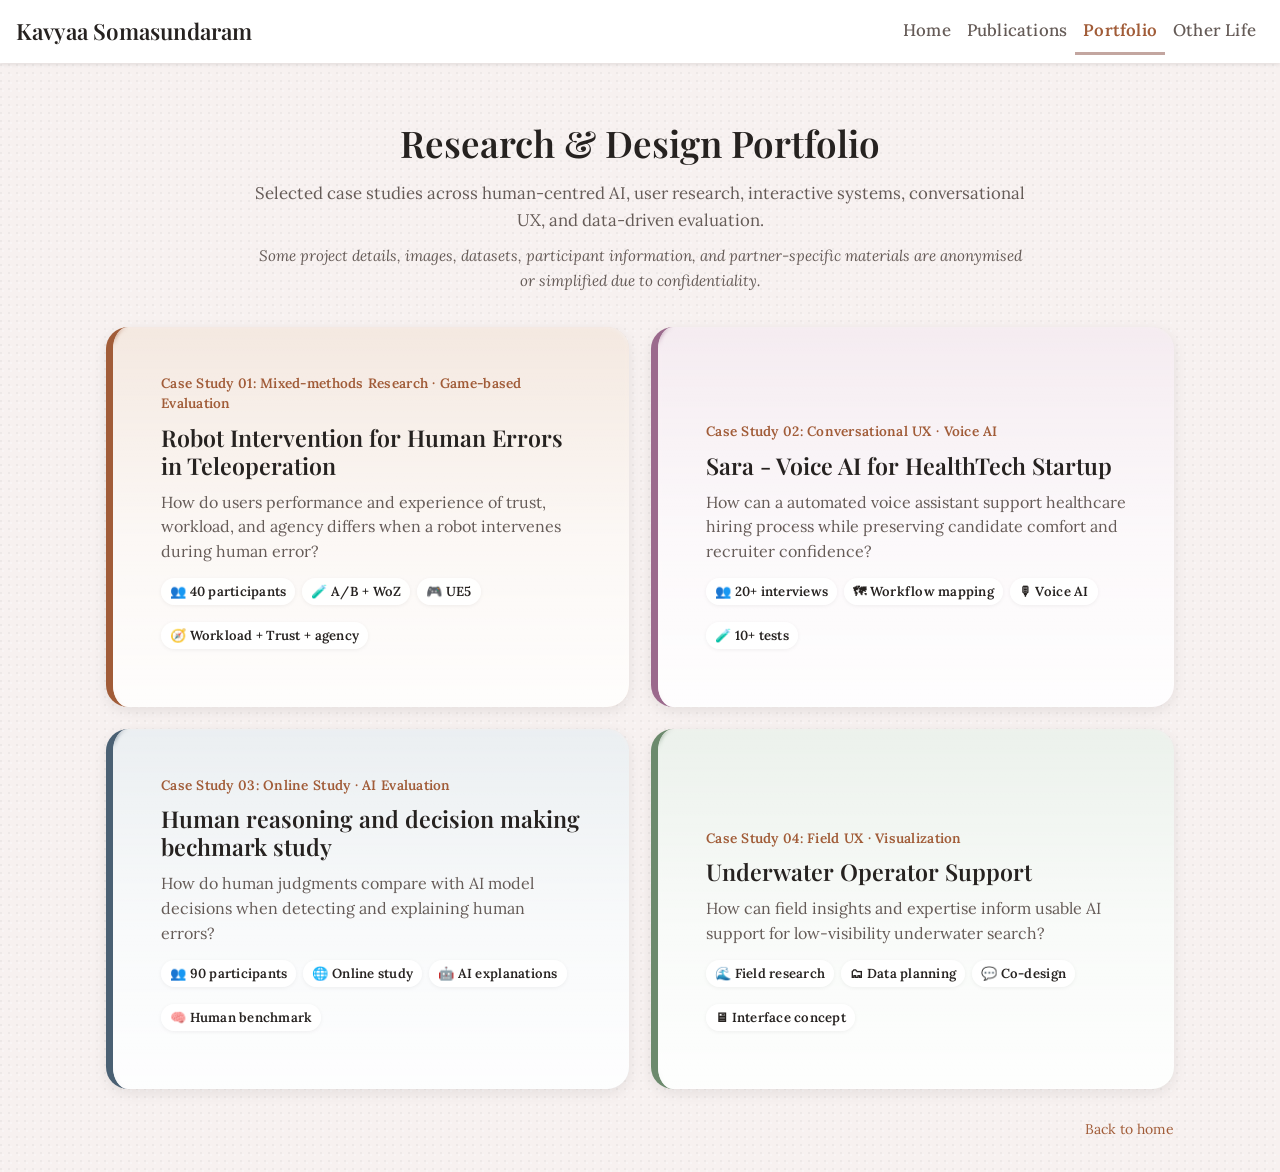
==== portfolio.html @ 85a880f5 "Update portfolio case studies" ====
<!DOCTYPE HTML>
<html lang="en">
  <head>
    <meta http-equiv="Content-Type" content="text/html; charset=UTF-8">
    <meta name="author" content="Kavyaa Somasundaram">
    <meta name="viewport" content="width=device-width, initial-scale=1">
    <meta name="keywords" content="Kavyaa Somasundaram, portfolio, user research, UX research, human-centred AI, HCI, HRI, interactive systems, research design, conversational UX, data-driven evaluation">

    <meta property="og:image" content="https://kavyaaS.github.io/images/favicon/favicon_initials.png">
    <meta property="og:image:type" content="image/png">
    <meta property="og:type" content="website">
    <meta property="og:title" content="Kavyaa Somasundaram | Research & Design Portfolio">
    <meta property="og:url" content="https://kavyaaS.github.io/portfolio.html">
    <meta property="og:description" content="Research and design portfolio covering user research, human-centred AI, interactive systems, conversational UX, and data-driven evaluation.">

    <link rel="canonical" href="https://kavyaaS.github.io/portfolio.html">
    <link rel="shortcut icon" href="images/favicon/favicon_initials.png" type="image/x-icon">

    <link rel="stylesheet" href="https://cdn.jsdelivr.net/npm/bootstrap@4.4.1/dist/css/bootstrap.min.css" crossorigin="anonymous">
    <link rel="stylesheet" type="text/css" href="stylesheet_v1.css">

    <title>Kavyaa Somasundaram | Portfolio</title>
  </head>

<body>

  <!-- NAVBAR -->
  <nav class="navbar navbar-expand-md navbar-light bg-white shadow-sm sticky-top">
    <a class="navbar-brand" href="index.html">Kavyaa Somasundaram</a>

    <button class="navbar-toggler" type="button" data-toggle="collapse" data-target="#navbarsMain">
      <span class="navbar-toggler-icon"></span>
    </button>

    <div class="collapse navbar-collapse" id="navbarsMain">
      <ul class="navbar-nav ml-auto">
        <li class="nav-item"><a class="nav-link" href="index.html">Home</a></li>
        <li class="nav-item"><a class="nav-link" href="publications.html">Publications</a></li>
        <li class="nav-item"><a class="nav-link active" href="portfolio.html">Portfolio</a></li>
        <li class="nav-item"><a class="nav-link" href="seasons.html">Other Life</a></li>
      </ul>
    </div>
  </nav>

  <!-- MAIN WRAPPER -->
  <div style="width:100%;max-width:1100px;margin:0 auto;padding:16px;">

    <!-- Portfolio intro -->
    <div class="portfolio-hero-minimal">
      <h1>Research & Design Portfolio</h1>
      <p>
        Selected case studies across human-centred AI, user research, interactive systems,
        conversational UX, and data-driven evaluation.
      </p>
      <p class="portfolio-note">
        Some project details, images, datasets, participant information, and partner-specific materials
        are anonymised or simplified due to confidentiality.
      </p>
    </div>

    <!-- Portfolio cards -->
    <div class="portfolio-minimal-grid">

      <!-- Project 1 -->
      <div class="portfolio-tile tile-ue5" data-toggle="modal" data-target="#ue5Modal">
        <div class="portfolio-tile-overlay"></div>
        <div class="portfolio-tile-content">
          <span>Case Study 01: Mixed-methods Research · Game-based Evaluation</span>
          <h3>Robot Intervention for Human Errors in Teleoperation</h3>
          <p>How do users performance and experience of trust, workload, and agency differs when a 
          robot intervenes during human error?</p>
          

          <div class="portfolio-chip-row">
            <span class="portfolio-chip">👥 40 participants</span>
            <span class="portfolio-chip">🧪 A/B + WoZ</span>
            <span class="portfolio-chip">🎮 UE5</span>
            <span class="portfolio-chip">🧭 Workload + Trust + agency</span>
          </div>
        </div>
      </div>

      <!-- Project 2 -->
      <div class="portfolio-tile tile-sara" data-toggle="modal" data-target="#saraModal">
        <div class="portfolio-tile-overlay"></div>
        <div class="portfolio-tile-content">
          <span>Case Study 02: Conversational UX · Voice AI</span>
          <h3>Sara - Voice AI for HealthTech Startup</h3>
          <p>How can a automated voice assistant support healthcare hiring process while preserving candidate 
            comfort and recruiter confidence?</p>


          <div class="portfolio-chip-row">
            <span class="portfolio-chip">👥 20+ interviews</span>
            <span class="portfolio-chip">🗺 Workflow mapping</span>
            <span class="portfolio-chip">🎙 Voice AI</span>
            <span class="portfolio-chip">🧪 10+ tests</span>
          </div>
        </div>
      </div>

      <!-- Project 3 -->
      <div class="portfolio-tile tile-gaer" data-toggle="modal" data-target="#gaerModal">
        <div class="portfolio-tile-overlay"></div>
        <div class="portfolio-tile-content">
          <span>Case Study 03: Online Study · AI Evaluation</span>
          <h3>Human reasoning and decision making bechmark study</h3>
          <p>How do human judgments compare with AI model decisions when detecting and explaining human errors?</p>


          <div class="portfolio-chip-row">
            <span class="portfolio-chip">👥 90 participants</span>
            <span class="portfolio-chip">🌐 Online study</span>
            <span class="portfolio-chip">🤖 AI explanations</span>
            <span class="portfolio-chip">🧠 Human benchmark</span>
          </div>
        </div>
      </div>

      <!-- Project 4 -->
      <div class="portfolio-tile tile-saight" data-toggle="modal" data-target="#saightModal">
        <div class="portfolio-tile-overlay"></div>
        <div class="portfolio-tile-content">
          <span>Case Study 04: Field UX · Visualization</span>
          <h3>Underwater Operator Support</h3>
          <p>How can field insights and expertise inform usable AI support for low-visibility underwater search?</p>

          <div class="portfolio-chip-row">
            <span class="portfolio-chip">🌊 Field research</span>
            <span class="portfolio-chip">🗂 Data planning</span>
            <span class="portfolio-chip">💬 Co-design</span>
            <span class="portfolio-chip">🖥 Interface concept</span>
          </div>
        </div>
      </div>

    </div>

    <p style="text-align:right;font-size:small;margin-top:28px;">
      <a href="index.html">Back to home</a>
    </p>

  </div>

  <!-- ===================== MODALS ===================== -->

  <!-- UE5 Modal -->
  <div class="modal fade portfolio-modal" id="ue5Modal" tabindex="-1" role="dialog" aria-labelledby="ue5ModalLabel" aria-hidden="true">
    <div class="modal-dialog modal-xl modal-dialog-centered" role="document">
      <div class="modal-content">

        <div class="modal-header">
          <div>
            <p class="modal-kicker">Mixed-methods Research · Game-based Evaluation</p>
            <h2 class="modal-title" id="ue5ModalLabel">Human Errors in Teleoperation: Game Study with Intervention Design</h2>
          </div>
          <button type="button" class="close" data-dismiss="modal" aria-label="Close">
            <span aria-hidden="true">&times;</span>
          </button>
        </div>

        <div class="modal-body">

          <!-- UE5 media carousel -->
          <div id="ue5Carousel" class="carousel slide portfolio-media-carousel" data-ride="carousel" data-interval="false">
            <div class="carousel-inner">

              <div class="carousel-item active">
                <video controls preload="metadata">
                  <source src="images/portfolio/human_errors_presentation.mp4" type="video/mp4">
                  Your browser does not support the video tag.
                </video>
              </div>

              <div class="carousel-item">
                <video controls preload="metadata">
                  <source src="images/news_k/papers/full_gameplay_base_level.mp4" type="video/mp4">
                  Your browser does not support the video tag.
                </video>
              </div>

              <div class="carousel-item">
                <img src="images/portfolio/data_split.png" alt="Details of data collected">
              </div>

              <div class="carousel-item">
                <img src="images/portfolio/exp_workflow.png" alt="details of the experiment workflow">
              </div>

            </div>

            <a class="carousel-control-prev" href="#ue5Carousel" role="button" data-slide="prev" aria-label="Previous media">
              <span class="carousel-control-prev-icon" aria-hidden="true"></span>
            </a>

            <a class="carousel-control-next" href="#ue5Carousel" role="button" data-slide="next" aria-label="Next media">
              <span class="carousel-control-next-icon" aria-hidden="true"></span>
            </a>
          </div>

          <div class="modal-fact-row">
            <span>👥 40 participants</span>
            <span>🧪 Wizard-of-Oz + A/B</span>
            <span>🎮 Unreal Engine 5</span>
            <span>📄 ACM THRI papers</span>
          </div>

          <div class="project-detail-grid">
            <div>
              <h4>Research question</h4>
              <p>
                How do users respond to autonomous interventions during teleoperation, and how do feedback,
                control, and intervention style affect performance, trust, workload, agency, and acceptance?
              </p>
            </div>

            <div>
              <h4>Methods</h4>
              <p>
                Wizard-of-Oz study, A/B testing, behavioural metrics, questionnaires, post-task semi-structured interviews,
                and task-based evaluation metrics, hypothesis testing, equivalence testing, descriptive and inferential stats.
              </p>
            </div>

            <div>
              <h4>My role</h4>
              <p>
                End-to-end research cycle: Designed two user studies and RQ's, built the UE5 simulation, created task scenarios, conducted pilot studies, recruited and conducted the participant study,
                analysed mixed-methods data, and translated findings into design recommendations.
              </p>
            </div>

            <div>
              <h4>Outputs / impact</h4>
              <p>
                Two ACM THRI paper's, thesis contribution, study protocol, demo, and design recommendations for
                feedback timing, explanation style, user control, and intervention type and acceptance respective to error types.
              </p>
            </div>
          </div>

          <div class="project-takeaway">
            <strong>Key takeaway:</strong> Autonomous support (ID) can help users recover from errors without detoriating their performance. The type of intervention depends on the cognitive characteristics of the human error type (No one size fits all!),
             but acceptance depends strongly on timing, explanation, and perceived agency. Different types of trust dimensions contribute to different categories of human erros.
          </div>

        </div>
      </div>
    </div>
  </div>

  <!-- Sara Modal -->
  <div class="modal fade portfolio-modal" id="saraModal" tabindex="-1" role="dialog" aria-labelledby="saraModalLabel" aria-hidden="true">
    <div class="modal-dialog modal-xl modal-dialog-centered" role="document">
      <div class="modal-content">

        <div class="modal-header">
          <div>
            <p class="modal-kicker">Conversational UX · Voice AI · Usability Testing</p>
            <h2 class="modal-title" id="saraModalLabel">Conversational UX Research for Sara Voice AI</h2>
          </div>
          <button type="button" class="close" data-dismiss="modal" aria-label="Close">
            <span aria-hidden="true">&times;</span>
          </button>
        </div>

        <div class="modal-body">

          <!-- Sara media carousel -->
          <div id="saraCarousel" class="carousel slide portfolio-media-carousel" data-ride="carousel" data-interval="false">
            <div class="carousel-inner">

              <div class="carousel-item active">
                <img src="images/portfolio/sara_context.png" alt="Sara voice AI workflow map">
              </div>

              <div class="carousel-item">
                <img src="images/portfolio/sara_research_flow.png" alt="Sara voice AI workflow map">
              </div>

              <div class="carousel-item">
                <img src="images/portfolio/sara_candidate_journey.png" alt="Sara conversational UX prototype">
              </div>

            </div>

            <a class="carousel-control-prev" href="#saraCarousel" role="button" data-slide="prev" aria-label="Previous media">
              <span class="carousel-control-prev-icon" aria-hidden="true"></span>
            </a>

            <a class="carousel-control-next" href="#saraCarousel" role="button" data-slide="next" aria-label="Next media">
              <span class="carousel-control-next-icon" aria-hidden="true"></span>
            </a>
          </div>

          <div class="modal-fact-row">
            <span>👥 20+ interviews</span>
            <span>🧪 10+ usability tests</span>
            <span>🎙 Voice AI</span>
            <span>🛠 Figma + Miro + ElevenLabs + Video surveys</span>
          </div>

          <div class="project-detail-grid">
            <div>
              <h4>Research question</h4>
              <p>
                How can a voice-based AI assistant support healthcare recruitment while maintaining clarity,
                comfort, trust, and usefulness for both candidates and recruiters?
              </p>
            </div>

            <div>
              <h4>Methods</h4>
              <p>
                Stakeholder interviews, workflow mapping, concept testing, conversational UX design,
                Figma prototyping, and usability testing.
              </p>
            </div>

            <div>
              <h4>My role</h4>
              <p>
                Led user research, product discovery and AI development, mapped healthcare recruitment workflows,
                designed conversational flows, created prototype concepts, and led usability testing.
              </p>
            </div>

            <div>
              <h4>Outputs / impact</h4>
              <p>
                Workflow maps, Figma prototypes for website and app, conversational scripts, ElevenLabs voice agent prototyping, voice interaction flows,
                usability findings, and product direction toward a scalable SaaS workflow.
              </p>
            </div>
          </div>

          <div class="project-takeaway">
            <strong>Key takeaway:</strong> The value of voice AI was not just automation, but reducing coordination burden while preserving candidate comfort and recruiter confidence. Adaptable voice agents are key to integration.
          </div>

        </div>
      </div>
    </div>
  </div>

  <!-- GAER Modal -->
  <div class="modal fade portfolio-modal" id="gaerModal" tabindex="-1" role="dialog" aria-labelledby="gaerModalLabel" aria-hidden="true">
    <div class="modal-dialog modal-xl modal-dialog-centered" role="document">
      <div class="modal-content">

        <div class="modal-header">
          <div>
            <p class="modal-kicker">Online Study · AI Evaluation · Human Benchmark</p>
            <h2 class="modal-title" id="gaerModalLabel">Online Evaluation of Goal-Aware AI Framework Accuracy and Explanations</h2>
          </div>
          <button type="button" class="close" data-dismiss="modal" aria-label="Close">
            <span aria-hidden="true">&times;</span>
          </button>
        </div>

        <div class="modal-body">

          <!-- GAER media carousel -->
          <div id="gaerCarousel" class="carousel slide portfolio-media-carousel" data-ride="carousel" data-interval="false">
            <div class="carousel-inner">

              <div class="carousel-item active">
                <img src="images/portfolio/gaer_study.png" alt="GAER online study flow">
              </div>

              <div class="carousel-item">
                <img src="images/portfolio/gaer_workflow.png" alt="GAER evaluation workflow">
              </div>

              <div class="carousel-item">
                <video controls preload="metadata">
                  <source src="images/portfolio/gaer_survey_mock_video.mp4" type="video/mp4">
                  Your browser does not support the video tag.
                </video>
              </div>

            </div>

            <a class="carousel-control-prev" href="#gaerCarousel" role="button" data-slide="prev" aria-label="Previous media">
              <span class="carousel-control-prev-icon" aria-hidden="true"></span>
            </a>

            <a class="carousel-control-next" href="#gaerCarousel" role="button" data-slide="next" aria-label="Next media">
              <span class="carousel-control-next-icon" aria-hidden="true"></span>
            </a>
          </div>

          <div class="modal-fact-row">
            <span>👥 90 participants</span>
            <span>🌐 Online experiment</span>
            <span>📊 Human-AI comparison</span>
            <span>🤖 Explanation evaluation</span>
          </div>

          <div class="project-detail-grid">
            <div>
              <h4>Research question</h4>
              <p>
                Can a goal-aware AI system detect human error situations and generate explanations that align
                with human reasoning and decision making about task goals, context, and error type?
              </p>
            </div>

            <div>
              <h4>Methods</h4>
              <p>
                Online study, human benchmark comparison, Qualtrics, Prolific, Sunnet survey, inter-rater coding, confusion matrices,
                AI output evaluation, and LLM-as-judge as a secondary check.
              </p>
            </div>

            <div>
              <h4>My role</h4>
              <p>
                Designed the evaluation workflow, Developed the GAER AI model, structured prompts, participant-facing materials,
                coding protocol, and analysis pipeline.
              </p>
            </div>

            <div>
              <h4>Outputs / impact</h4>
              <p>
                Evaluation framework, human-AI comparison, explanation analysis, online study materials,
                and manuscript under review.
              </p>
            </div>
          </div>

          <div class="project-takeaway">
            <strong>Key takeaway:</strong> The AI model came very close to the human decision making benchmark. Error detection needs goal context and explanation. Slip error type was a special case where both participants and AI model struggled to make accurate decisions.
          </div>

        </div>
      </div>
    </div>
  </div>

  <!-- SAIGHT Modal -->
  <div class="modal fade portfolio-modal" id="saightModal" tabindex="-1" role="dialog" aria-labelledby="saightModalLabel" aria-hidden="true">
    <div class="modal-dialog modal-xl modal-dialog-centered" role="document">
      <div class="modal-content">

        <div class="modal-header">
          <div>
            <p class="modal-kicker">Field UX · Visualization · Operator Support</p>
            <h2 class="modal-title" id="saightModalLabel">Field UX and Visualization Support for Underwater Search</h2>
          </div>
          <button type="button" class="close" data-dismiss="modal" aria-label="Close">
            <span aria-hidden="true">&times;</span>
          </button>
        </div>

        <div class="modal-body">

          <!-- SAIGHT media carousel -->
          <div id="saightCarousel" class="carousel slide portfolio-media-carousel" data-ride="carousel" data-interval="false">
            <div class="carousel-inner">

              <div class="carousel-item active">
                <img src="images/news_k/Saight3.jpg" alt="Underwater search field research">
              </div>

              <div class="carousel-item">
                <img src="images/portfolio/saight_flow.png" alt="Sonar and camera visualization concept">
              </div>

              <div class="carousel-item">
                <video controls preload="metadata">
                    <source src="images/portfolio/Saight v2.mp4" type="video/mp4">
                    Your browser does not support the video tag.
                  </video>
              </div>

            </div>

            <a class="carousel-control-prev" href="#saightCarousel" role="button" data-slide="prev" aria-label="Previous media">
              <span class="carousel-control-prev-icon" aria-hidden="true"></span>
            </a>

            <a class="carousel-control-next" href="#saightCarousel" role="button" data-slide="next" aria-label="Next media">
              <span class="carousel-control-next-icon" aria-hidden="true"></span>
            </a>
          </div>

          <div class="modal-fact-row">
            <span>🌊 Field research</span>
            <span>🗂 Data planning</span>
            <span>💬 Stakeholder workshops</span>
            <span>📡 Sonar + camera</span>
            <span>🖥 Interface concept</span>   
          </div>

          <div class="project-detail-grid">
            <div>
              <h4>Research question</h4>
              <p>
                How can sonar and camera information be presented to support underwater robot operators
                during low-visibility search tasks?
              </p>
            </div>

            <div>
              <h4>Methods</h4>
              <p>
                Field observation, contextual inquiry, data collection planning, stakeholder feedback sessions,
                knowledge-transfer workshops, co-design discussions, and interface concept development.
              </p>
            </div>

            <div>
              <h4>My role</h4>
              <p>
                Conducted field research and observations, helped plan data collection scenarios, worked with
                rescue-diving stakeholders to identify relevant data needs, supported knowledge-transfer sessions
                around sonar interpretation, and translated these insights into operator-centred output and
                interface recommendations.
              </p>
            </div>

            <div>
              <h4>Outputs / impact</h4>
              <p>
                Data collection strategy, stakeholder-informed research insights, reconstructed operator-support
                concepts, visualization recommendations for sonar-camera outputs, and design directions for more
                usable AI-assisted decision support in low-visibility underwater search.
              </p>
            </div>
          </div>

          <div class="project-takeaway">
            <strong>Key takeaway:</strong> In noisy and low-visibility environments, useful AI support depends not only on detection accuracy, but on how outputs are interpreted, communicated, and integrated into operator workflows.
          </div>

        </div>
      </div>
    </div>
  </div>

  <!-- Bootstrap JS -->
  <script src="https://code.jquery.com/jquery-3.4.1.slim.min.js"></script>
  <script src="https://cdn.jsdelivr.net/npm/bootstrap@4.4.1/dist/js/bootstrap.bundle.min.js"></script>

  <!-- Page scripts -->
  <script>
    document.querySelectorAll('a[href^="http"]').forEach(a => a.setAttribute('target', '_blank'));
    document.querySelectorAll('a[href^="http"]').forEach(a => a.setAttribute('rel', 'noopener noreferrer'));

    $('.portfolio-modal').on('hidden.bs.modal', function () {
      $(this).find('video').each(function () {
        this.pause();
        this.currentTime = 0;
      });
    });
  </script>

</body>
</html>
---- stylesheet_v1.css ----
/* ===== Fonts (serif) ===== */
@import url('https://fonts.googleapis.com/css2?family=Playfair+Display:wght@400;500;600&family=Lora:wght@400;500&display=swap');

/* ===== Palette ===== */
:root {
    --bg-main: #F7F1F0;
    --accent-soft: #C3A6A0;
    --accent-strong: #A15C38;
    --text-main: #262220;
    --text-muted: #655b57;
    --card-bg: #ffffff;
  
    /* New contrast colours */
    --accent-news: #4A6073;       /* deep slate blue */
    --accent-experience: #D4B483; /* soft brass */
  }

/* ===== Global base ===== */

body,
td,
th,
tr,
p,
a {
  font-family: 'Lora', 'Georgia', serif;
  font-size: 14px;
  color: var(--text-main);
}

body {
  margin: 0;
  padding: 0;
  background-color: var(--bg-main);
  /* subtle paper-like texture */
  background-image:
    radial-gradient(circle at 1px 1px, rgba(0,0,0,0.04) 1px, transparent 0),
    radial-gradient(circle at 3px 3px, rgba(255,255,255,0.3) 1px, transparent 0);
  background-size: 8px 8px;
}

/* Links */

a {
  color: var(--accent-strong);
  text-decoration: none;
}

a:focus,
a:hover {
  color: #8d4e32; /* slightly darker accent */
  text-decoration: none;
}

/* Strong text */

strong {
  font-family: inherit;
  font-size: inherit;
  font-weight: 600;
  color: #000;
}

/* Headings */

h2 {
  margin: 0;
  font-weight: 500;
  font-family: 'Playfair Display', 'Georgia', serif;
  font-size: 1.6rem;
  color: var(--text-main);
}

/* Paper title in publications */

.papertitle {
  font-family: 'Playfair Display', 'Georgia', serif;
  font-size: 1.1rem;
  font-weight: 600;
  color: var(--text-main);
}

/* Name header */

.name {
  padding-top: 20px;
  margin: 0;
  font-family: 'Playfair Display', 'Georgia', serif;
  font-size: 32px;
  font-weight: 600;
  letter-spacing: 0.03em;
}

/* Image overlay containers used in publications/projects */

.one {
  width: 160px;
  height: 160px;
  position: relative;
}

.two {
  width: 160px;
  height: 160px;
  position: absolute;
  transition: opacity .2s ease-in-out;
  -moz-transition: opacity .2s ease-in-out;
  -webkit-transition: opacity .2s ease-in-out;
}

.fade {
  transition: opacity .2s ease-in-out;
  -moz-transition: opacity .2s ease-in-out;
  -webkit-transition: opacity .2s ease-in-out;
}

/* Highlight span (if used) */

span.highlight {
  background-color: #fcefd7; /* softer than neon yellow */
}

/* Small buttons (Paper/Code/etc.) */

.btn-custom-sm {
  width: 65px;
  padding: 1px 5px;
  font-size: 12px;
}

/* Lists */

ul {
  list-style-position: outside;
  padding-left: 10px;
  margin: 0;
}

.same-width {
  font-family: monospace;
}

/* ===== News section ===== */

.news-left {
  padding: 10px 15px;
  background: var(--card-bg);
  border-left: 5px solid var(--accent-news);
  border-radius: 12px 0 0 12px;
  box-shadow: 0 2px 6px rgba(0,0,0,0.05);
}

.news-right {
  padding: 10px;
  width: 220px;
  vertical-align: middle;
  background: var(--card-bg);
  border-radius: 0 12px 12px 0;
  box-shadow: 0 2px 6px rgba(0,0,0,0.05);
}

.news-img {
  display: block;
  margin: 0 auto;
  max-width: 140px;
  height: 95px;
  object-fit: cover;
  border-radius: 8px;
}

/* Make news text a bit bigger and softer */

.news-left ul li {
  font-size: 1.05rem;
  line-height: 1.55;
  color: var(--text-main);
}

.news-left ul li a {
  font-size: inherit;
  color: var(--accent-strong);
  text-decoration: none;
  font-weight: 500;
}

.news-left ul li a:hover {
  text-decoration: underline;
}

.news-left ul li b {
  color: #000;
  font-weight: 600;
}

/* Smaller thumb column */

.news-right {
  width: 160px !important;
}

/* Optional carousel styling if used */

.news-carousel {
  width: 100%;
  border-radius: 8px;
  overflow: hidden;
  position: relative;
  box-shadow: 0 2px 6px rgba(0,0,0,0.05);
}

.news-carousel .carousel-item img {
  width: 100%;
  height: 95px;
  object-fit: cover;
  display: block;
}

/* Smaller, subtle arrow controls */

.news-carousel .carousel-control-prev,
.news-carousel .carousel-control-next {
  width: 26px;
  opacity: 0.9;
}

.news-carousel .carousel-control-prev-icon,
.news-carousel .carousel-control-next-icon {
  background-size: 100% 100%;
  filter: drop-shadow(0 1px 2px rgba(0,0,0,0.35));
}

.news-carousel .carousel-control-prev {
  left: 2px;
}

.news-carousel .carousel-control-next {
  right: 2px;
}

/* Hide indicators (dots) */

.news-carousel .carousel-indicators {
  display: none;
}

/* ===== Navbar (if used) ===== */

.navbar-nav .nav-link {
  font-size: 1.05rem;
  font-weight: 500;
  padding: 0.6rem 1.1rem;
  letter-spacing: 0.2px;
  color: var(--text-muted) !important;
}

.navbar-brand {
  font-size: 1.4rem;
  font-weight: 600;
  font-family: 'Playfair Display', 'Georgia', serif;
  color: var(--text-main) !important;
}

.navbar .nav-link.active {
  font-weight: 600;
  border-bottom: 3px solid var(--accent-soft);
  color: var(--accent-strong) !important;
}

/* ===== Intro section text ===== */

.intro p {
  font-size: 1.05rem;
  line-height: 1.65;
  color: var(--text-muted);
}

.intro a {
  font-size: inherit;
  color: var(--accent-strong);
  text-decoration: none;
  font-weight: 500;
}

.intro a:hover {
  text-decoration: underline;
}

/* Milestone image inside rounded card */

.milestone-image-card {
  text-align: center;
  padding: 10px 15px;
  background: var(--card-bg);
  border-left: 5px solid var(--accent-news);
  border-radius: 12px 0 0 12px;
  box-shadow: 0 2px 6px rgba(0,0,0,0.05);
  overflow-x: auto;
}

.milestone-embedded-image {
  max-width: 100%;
  height: auto;
  display: block;
}


/* ===== Profile carousel / image (if using Bootstrap carousel) ===== */

.profile-carousel {
  border-radius: 20%;
  overflow: hidden;
  box-shadow: 0 2px 8px rgba(0,0,0,0.1);
  max-width: 250px;
  margin: 0 auto;
}

.profile-carousel img {
  width: 100%;
  height: auto;
  display: block;
}

.profile-carousel .carousel-control-prev,
.profile-carousel .carousel-control-next {
  width: 15%;
}

.profile-carousel .carousel-control-prev-icon,
.profile-carousel .carousel-control-next-icon {
  filter: drop-shadow(0 1px 2px rgba(0,0,0,0.3));
}

/* Only show on hover */

.profile-carousel .carousel-control-prev,
.profile-carousel .carousel-control-next {
  opacity: 0;
  transition: opacity 0.2s ease;
}

.profile-carousel:hover .carousel-control-prev,
.profile-carousel:hover .carousel-control-next {
  opacity: 0.9;
}

/* ===== Publications table ===== */

#selected {
  font-size: 1.8rem;
  font-weight: 600;
  margin-bottom: 1rem;
  font-family: 'Playfair Display', 'Georgia', serif;
}

.publications td {
  font-size: 1.02rem;
  line-height: 1.6;
  color: var(--text-main);
}

/* First author highlight (you can use a span.me-author) */

.me-author {
  font-weight: 600;
  background-color: #fcefd7;
  padding: 2px 4px;
  border-radius: 5px;
  color: #000;
}

.me-author:hover {
  background-color: #f9e4b7;
  transition: background-color 0.2s ease-in-out;
}

/* Venue */

.publications td em {
  font-style: italic;
  color: var(--text-muted);
  display: inline-block;
  margin: 2px 0 5px 0;
  font-size: 0.98rem;
}

/* Buttons inside publications */

.publications .btn {
  margin-right: 5px;
}

/* ===== Experience list with logos (if you add it) ===== */

.experience-list {
  list-style: none;
  margin: 0;
  padding: 12px 20px;
  background: var(--card-bg);
  border-left: 5px solid var(--accent-experience);
  border-radius: 10px;
  box-shadow: 0 2px 6px rgba(0,0,0,0.05);
}

.experience-list li {
  display: flex;
  align-items: center;
  gap: 12px;
  font-size: 1.02rem;
  line-height: 1.6;
  margin: 8px 0;
  padding-left: 0;
  position: relative;
}

.experience-list li::before {
  content: none;
}

.experience-logo {
  width: 48px;
  height: 48px;
  object-fit: contain;
  background: #fff;
  border-radius: 8px;
  box-shadow: 0 1px 3px rgba(0,0,0,0.1);
  flex: 0 0 48px;
  margin-right: 8px;
}

@media (min-width: 992px) {
  .experience-logo {
    width: 54px;
    height: 54px;
    flex-basis: 54px;
  }
}

.experience-list b {
  color: #000;
  font-weight: 600;
}

.experience-list a {
  font-family: inherit;
  font-size: inherit;
  font-weight: inherit;
  color: var(--accent-strong);
  text-decoration: none;
}

.experience-list a:hover {
  text-decoration: underline;
}

/* ===== Section headers (e.g. Research, Projects) ===== */

.section-header {
  display: flex;
  justify-content: space-between;
  align-items: center;
  margin-top: 40px;
  margin-bottom: 12px;
}

.section-header:first-of-type {
  margin-top: 30px;
}

.section-header h2 {
  margin: 0;
  font-size: 1.6rem;
  font-weight: 600;
}

.section-header .btn {
  font-size: 1.05rem;
  padding: 3px 8px;
}

/* Project titles & thumbnails */

.project-title {
  font-size: 1.15rem;
  font-weight: 600;
  font-family: 'Playfair Display', 'Georgia', serif;
}

.project-desc {
  font-size: 1.02rem;
  line-height: 1.6;
  color: var(--text-muted);
}

.project-thumb {
  width: 100%;
  max-width: 320px;
  border-radius: 10px;
  object-fit: cover;
  box-shadow: 0 2px 6px rgba(0,0,0,0.1);
}

.gallery-thumb {
  width: 100%;
  height: 230px;          /* consistent card height */
  object-fit: contain;   /* FIT instead of CROP */
  background: #f7f7f7;   /* soft neutral background */
  border-radius: 12px;
  border: 1px solid #eee;
  padding: 6px;          /* breathing room */
}


/* ===== Minimal Portfolio Page ===== */

.portfolio-hero-minimal {
  max-width: 780px;
  margin: 42px auto 34px auto;
  text-align: center;
}

.portfolio-hero-minimal h1 {
  margin-bottom: 14px;
  font-family: 'Playfair Display', 'Georgia', serif;
  font-size: 2.3rem;
  font-weight: 600;
  color: var(--text-main);
}

.portfolio-hero-minimal p {
  font-size: 1.05rem;
  line-height: 1.65;
  color: var(--text-muted);
  margin-bottom: 8px;
}

.portfolio-note {
  font-size: 0.95rem !important;
  font-style: italic;
  color: var(--text-muted);
}

/* Four project tiles */

.portfolio-minimal-grid {
  display: grid;
  grid-template-columns: repeat(2, minmax(0, 1fr));
  gap: 22px;
  margin-bottom: 30px;
}

.portfolio-tile {
  position: relative;
  min-height: 330px;
  overflow: hidden;
  border-radius: 18px;
  background: var(--card-bg);
  box-shadow: 0 4px 14px rgba(0,0,0,0.08);
  cursor: pointer;
  transition: transform 0.2s ease, box-shadow 0.2s ease;
}

.portfolio-tile:hover {
  transform: translateY(-4px);
  box-shadow: 0 8px 22px rgba(0,0,0,0.12);
}

.portfolio-tile img {
  width: 100%;
  height: 210px;
  object-fit: cover;
  display: block;
  filter: saturate(0.9);
}

.portfolio-tile-content {
  padding: 20px 22px 22px 22px;
}

.portfolio-tile-content span {
  display: inline-block;
  margin-bottom: 8px;
  font-size: 0.85rem;
  color: var(--accent-strong);
  letter-spacing: 0.02em;
  font-weight: 600;
}

.portfolio-tile-content h3 {
  margin: 0 0 8px 0;
  font-family: 'Playfair Display', 'Georgia', serif;
  font-size: 1.35rem;
  font-weight: 600;
  color: var(--text-main);
}

.portfolio-tile-content p {
  margin: 0;
  font-size: 0.98rem;
  line-height: 1.55;
  color: var(--text-muted);
}

/* Modal design */

.portfolio-modal .modal-content {
  border: none;
  border-radius: 18px;
  overflow: hidden;
  background: var(--bg-main);
}

.portfolio-modal .modal-header {
  border-bottom: none;
  padding: 28px 32px 12px 32px;
  background: var(--card-bg);
}

.portfolio-modal .modal-title {
  font-family: 'Playfair Display', 'Georgia', serif;
  font-size: 1.7rem;
  font-weight: 600;
  color: var(--text-main);
}

.modal-kicker {
  margin: 0 0 6px 0;
  font-size: 0.9rem;
  color: var(--accent-strong);
  font-weight: 600;
  letter-spacing: 0.02em;
}

.portfolio-modal .modal-body {
  padding: 24px 32px 32px 32px;
}

.portfolio-video-wrap {
  width: 100%;
  margin-bottom: 24px;
  background: #000;
  border-radius: 14px;
  overflow: hidden;
  box-shadow: 0 3px 12px rgba(0,0,0,0.12);
}

.portfolio-video-wrap video {
  width: 100%;
  height: auto;
  display: block;
}

/* Project detail blocks */

.project-detail-grid {
  display: grid;
  grid-template-columns: repeat(2, minmax(0, 1fr));
  gap: 18px;
}

.project-detail-grid div {
  background: var(--card-bg);
  border-radius: 12px;
  padding: 18px 20px;
  box-shadow: 0 2px 6px rgba(0,0,0,0.05);
}

.project-detail-grid h4 {
  margin: 0 0 8px 0;
  font-family: 'Playfair Display', 'Georgia', serif;
  font-size: 1.15rem;
  font-weight: 600;
  color: var(--text-main);
}

.project-detail-grid p {
  margin: 0;
  font-size: 0.98rem;
  line-height: 1.6;
  color: var(--text-muted);
}

/* Responsive */

@media (max-width: 768px) {
  .portfolio-minimal-grid,
  .project-detail-grid {
    grid-template-columns: 1fr;
  }

  .portfolio-tile {
    min-height: auto;
  }

  .portfolio-modal .modal-header {
    padding: 22px 22px 10px 22px;
  }

  .portfolio-modal .modal-body {
    padding: 20px 22px 24px 22px;
  }

  .portfolio-hero-minimal h1 {
    font-size: 1.9rem;
  }
}

/* ===== Minimal coloured portfolio cards ===== */

.portfolio-minimal-grid {
  display: grid;
  grid-template-columns: repeat(2, minmax(0, 1fr));
  gap: 22px;
  margin-bottom: 30px;
}

.portfolio-tile {
  min-height: 260px;
  border-radius: 20px;
  padding: 26px;
  cursor: pointer;
  box-shadow: 0 4px 14px rgba(0,0,0,0.08);
  transition: transform 0.2s ease, box-shadow 0.2s ease;
  display: flex;
  align-items: flex-end;
}

.portfolio-tile:hover {
  transform: translateY(-4px);
  box-shadow: 0 8px 22px rgba(0,0,0,0.12);
}

.tile-ue5 {
  background: #F2E4DA;
  border-left: 7px solid #A15C38;
}

.tile-gaer {
  background: #E7ECEF;
  border-left: 7px solid #4A6073;
}

.tile-sara {
  background: #F3E8EE;
  border-left: 7px solid #9B6A8D;
}

.tile-saight {
  background: #E8EFE8;
  border-left: 7px solid #6C8A6D;
}

.portfolio-tile-content span {
  display: inline-block;
  margin-bottom: 10px;
  font-size: 0.85rem;
  color: var(--accent-strong);
  letter-spacing: 0.02em;
  font-weight: 600;
}

.portfolio-tile-content h3 {
  margin: 0 0 10px 0;
  font-family: 'Playfair Display', 'Georgia', serif;
  font-size: 1.45rem;
  font-weight: 600;
  color: var(--text-main);
}

.portfolio-tile-content p {
  margin: 0;
  font-size: 1rem;
  line-height: 1.55;
  color: var(--text-muted);
}

/* ===== Large embedded media carousel inside modal ===== */

.portfolio-media-carousel {
  width: 100%;
  margin-bottom: 26px;
  border-radius: 16px;
  overflow: hidden;
  background: #111;
  box-shadow: 0 3px 12px rgba(0,0,0,0.14);
}

.portfolio-media-carousel .carousel-inner {
  width: 100%;
}

.portfolio-media-carousel .carousel-item {
  width: 100%;
  background: #111;
}

.portfolio-media-carousel img,
.portfolio-media-carousel video {
  width: 100%;
  height: 520px;
  object-fit: contain;
  display: block;
  background: #111;
}

.portfolio-media-carousel .carousel-control-prev,
.portfolio-media-carousel .carousel-control-next {
  width: 52px;
  opacity: 0.9;
}

.portfolio-media-carousel .carousel-control-prev-icon,
.portfolio-media-carousel .carousel-control-next-icon {
  background-size: 100% 100%;
  filter: drop-shadow(0 2px 4px rgba(0,0,0,0.6));
}

/* Modal */

.portfolio-modal .modal-content {
  border: none;
  border-radius: 18px;
  overflow: hidden;
  background: var(--bg-main);
}

.portfolio-modal .modal-header {
  border-bottom: none;
  padding: 28px 32px 12px 32px;
  background: var(--card-bg);
}

.portfolio-modal .modal-title {
  font-family: 'Playfair Display', 'Georgia', serif;
  font-size: 1.7rem;
  font-weight: 600;
  color: var(--text-main);
}

.modal-kicker {
  margin: 0 0 6px 0;
  font-size: 0.9rem;
  color: var(--accent-strong);
  font-weight: 600;
  letter-spacing: 0.02em;
}

.portfolio-modal .modal-body {
  padding: 24px 32px 32px 32px;
}

/* Detail blocks */

.project-detail-grid {
  display: grid;
  grid-template-columns: repeat(2, minmax(0, 1fr));
  gap: 18px;
}

.project-detail-grid div {
  background: var(--card-bg);
  border-radius: 12px;
  padding: 18px 20px;
  box-shadow: 0 2px 6px rgba(0,0,0,0.05);
}

.project-detail-grid h4 {
  margin: 0 0 8px 0;
  font-family: 'Playfair Display', 'Georgia', serif;
  font-size: 1.15rem;
  font-weight: 600;
  color: var(--text-main);
}

.project-detail-grid p {
  margin: 0;
  font-size: 0.98rem;
  line-height: 1.6;
  color: var(--text-muted);
}

@media (max-width: 768px) {
  .portfolio-minimal-grid,
  .project-detail-grid {
    grid-template-columns: 1fr;
  }

  .portfolio-tile {
    min-height: 220px;
    padding: 22px;
  }

  .portfolio-media-carousel img,
  .portfolio-media-carousel video {
    height: 300px;
  }

  .portfolio-modal .modal-header {
    padding: 22px 22px 10px 22px;
  }

  .portfolio-modal .modal-body {
    padding: 20px 22px 24px 22px;
  }
}

/* ===== Minimal Portfolio Page ===== */

.portfolio-hero-minimal {
  max-width: 780px;
  margin: 42px auto 34px auto;
  text-align: center;
}

.portfolio-hero-minimal h1 {
  margin-bottom: 14px;
  font-family: 'Playfair Display', 'Georgia', serif;
  font-size: 2.3rem;
  font-weight: 600;
  color: var(--text-main);
}

.portfolio-hero-minimal p {
  font-size: 1.05rem;
  line-height: 1.65;
  color: var(--text-muted);
  margin-bottom: 8px;
}

.portfolio-note {
  font-size: 0.95rem !important;
  font-style: italic;
  color: var(--text-muted);
}

/* ===== Portfolio project cards ===== */

.portfolio-minimal-grid {
  display: grid;
  grid-template-columns: repeat(2, minmax(0, 1fr));
  gap: 22px;
  margin-bottom: 30px;
}

.portfolio-tile {
  position: relative;
  min-height: 300px;
  border-radius: 22px;
  padding: 26px;
  cursor: pointer;
  overflow: hidden;
  box-shadow: 0 4px 14px rgba(0,0,0,0.08);
  transition: transform 0.2s ease, box-shadow 0.2s ease;
  display: flex;
  align-items: flex-end;
  background-size: cover;
  background-position: center;
  background-repeat: no-repeat;
}

.portfolio-tile:hover {
  transform: translateY(-4px);
  box-shadow: 0 8px 24px rgba(0,0,0,0.14);
}

.portfolio-tile-overlay {
  position: absolute;
  inset: 0;
  backdrop-filter: blur(2px);
  -webkit-backdrop-filter: blur(2px);
  background: linear-gradient(
    180deg,
    rgba(255,255,255,0.18) 0%,
    rgba(255,255,255,0.72) 55%,
    rgba(255,255,255,0.92) 100%
  );
  z-index: 1;
}

.portfolio-tile-content {
  position: relative;
  z-index: 2;
}

.tile-ue5 {
  background-color: #F2E4DA;
  background-image: url("images/portfolio/bg_ue5.jpg");
  border-left: 7px solid #A15C38;
}

.tile-gaer {
  background-color: #E7ECEF;
  background-image: url("images/portfolio/bg_gaer.jpg");
  border-left: 7px solid #4A6073;
}

.tile-sara {
  background-color: #F3E8EE;
  background-image: url("images/portfolio/bg_sara.jpg");
  border-left: 7px solid #9B6A8D;
}

.tile-saight {
  background-color: #E8EFE8;
  background-image: url("images/portfolio/bg_saight.jpg");
  border-left: 7px solid #6C8A6D;
}

.portfolio-tile-content > span {
  display: inline-block;
  margin-bottom: 10px;
  font-size: 0.85rem;
  color: var(--accent-strong);
  letter-spacing: 0.02em;
  font-weight: 600;
}

.portfolio-tile-content h3 {
  margin: 0 0 10px 0;
  font-family: 'Playfair Display', 'Georgia', serif;
  font-size: 1.45rem;
  font-weight: 600;
  color: var(--text-main);
}

.portfolio-tile-content p {
  margin: 0;
  font-size: 1rem;
  line-height: 1.55;
  color: var(--text-muted);
}

.portfolio-chip-row {
  display: flex;
  flex-wrap: wrap;
  gap: 7px;
  margin-top: 14px;
}

.portfolio-chip {
  display: inline-block;
  padding: 5px 9px;
  border-radius: 999px;
  background: rgba(255,255,255,0.88);
  color: var(--text-main) !important;
  font-size: 0.82rem !important;
  font-weight: 600;
  line-height: 1.3;
  box-shadow: 0 1px 4px rgba(0,0,0,0.06);
}

/* ===== Large embedded media carousel inside modal ===== */

.portfolio-media-carousel {
  width: 100%;
  margin-bottom: 22px;
  border-radius: 16px;
  overflow: hidden;
  background: #111;
  box-shadow: 0 3px 12px rgba(0,0,0,0.14);
}

.portfolio-media-carousel .carousel-inner {
  width: 100%;
}

.portfolio-media-carousel .carousel-item {
  width: 100%;
  background: #111;
}

.portfolio-media-carousel img,
.portfolio-media-carousel video {
  width: 100%;
  height: 520px;
  object-fit: contain;
  display: block;
  background: #111;
}

.portfolio-media-carousel .carousel-control-prev,
.portfolio-media-carousel .carousel-control-next {
  width: 52px;
  opacity: 0.9;
}

.portfolio-media-carousel .carousel-control-prev-icon,
.portfolio-media-carousel .carousel-control-next-icon {
  background-size: 100% 100%;
  filter: drop-shadow(0 2px 4px rgba(0,0,0,0.6));
}

/* ===== Modal design ===== */

.portfolio-modal .modal-content {
  border: none;
  border-radius: 18px;
  overflow: hidden;
  background: var(--bg-main);
}

.portfolio-modal .modal-header {
  border-bottom: none;
  padding: 28px 32px 12px 32px;
  background: var(--card-bg);
}

.portfolio-modal .modal-title {
  font-family: 'Playfair Display', 'Georgia', serif;
  font-size: 1.7rem;
  font-weight: 600;
  color: var(--text-main);
}

.modal-kicker {
  margin: 0 0 6px 0;
  font-size: 0.9rem;
  color: var(--accent-strong);
  font-weight: 600;
  letter-spacing: 0.02em;
}

.portfolio-modal .modal-body {
  padding: 24px 32px 32px 32px;
}

/* ===== Modal fact chips ===== */

.modal-fact-row {
  display: flex;
  flex-wrap: wrap;
  gap: 10px;
  margin: 4px 0 22px 0;
}

.modal-fact-row span {
  display: inline-block;
  padding: 7px 11px;
  border-radius: 999px;
  background: var(--card-bg);
  color: var(--text-main);
  font-size: 0.92rem;
  font-weight: 600;
  box-shadow: 0 1px 5px rgba(0,0,0,0.05);
}

/* ===== Project detail blocks ===== */

.project-detail-grid {
  display: grid;
  grid-template-columns: repeat(2, minmax(0, 1fr));
  gap: 18px;
}

.project-detail-grid div {
  background: var(--card-bg);
  border-radius: 12px;
  padding: 18px 20px;
  box-shadow: 0 2px 6px rgba(0,0,0,0.05);
}

.project-detail-grid h4 {
  margin: 0 0 8px 0;
  font-family: 'Playfair Display', 'Georgia', serif;
  font-size: 1.15rem;
  font-weight: 600;
  color: var(--text-main);
}

.project-detail-grid p {
  margin: 0;
  font-size: 0.98rem;
  line-height: 1.6;
  color: var(--text-muted);
}

.project-takeaway {
  margin-top: 18px;
  padding: 16px 18px;
  border-radius: 12px;
  background: var(--card-bg);
  border-left: 5px solid var(--accent-experience);
  color: var(--text-muted);
  font-size: 1rem;
  line-height: 1.6;
  box-shadow: 0 2px 6px rgba(0,0,0,0.05);
}

.project-takeaway strong {
  color: #000;
}

/* ===== Responsive ===== */

@media (max-width: 768px) {
  .portfolio-minimal-grid,
  .project-detail-grid {
    grid-template-columns: 1fr;
  }

  .portfolio-tile {
    min-height: 250px;
    padding: 22px;
  }

  .portfolio-media-carousel img,
  .portfolio-media-carousel video {
    height: 300px;
  }

  .portfolio-modal .modal-header {
    padding: 22px 22px 10px 22px;
  }

  .portfolio-modal .modal-body {
    padding: 20px 22px 24px 22px;
  }

  .portfolio-hero-minimal h1 {
    font-size: 1.9rem;
  }
}
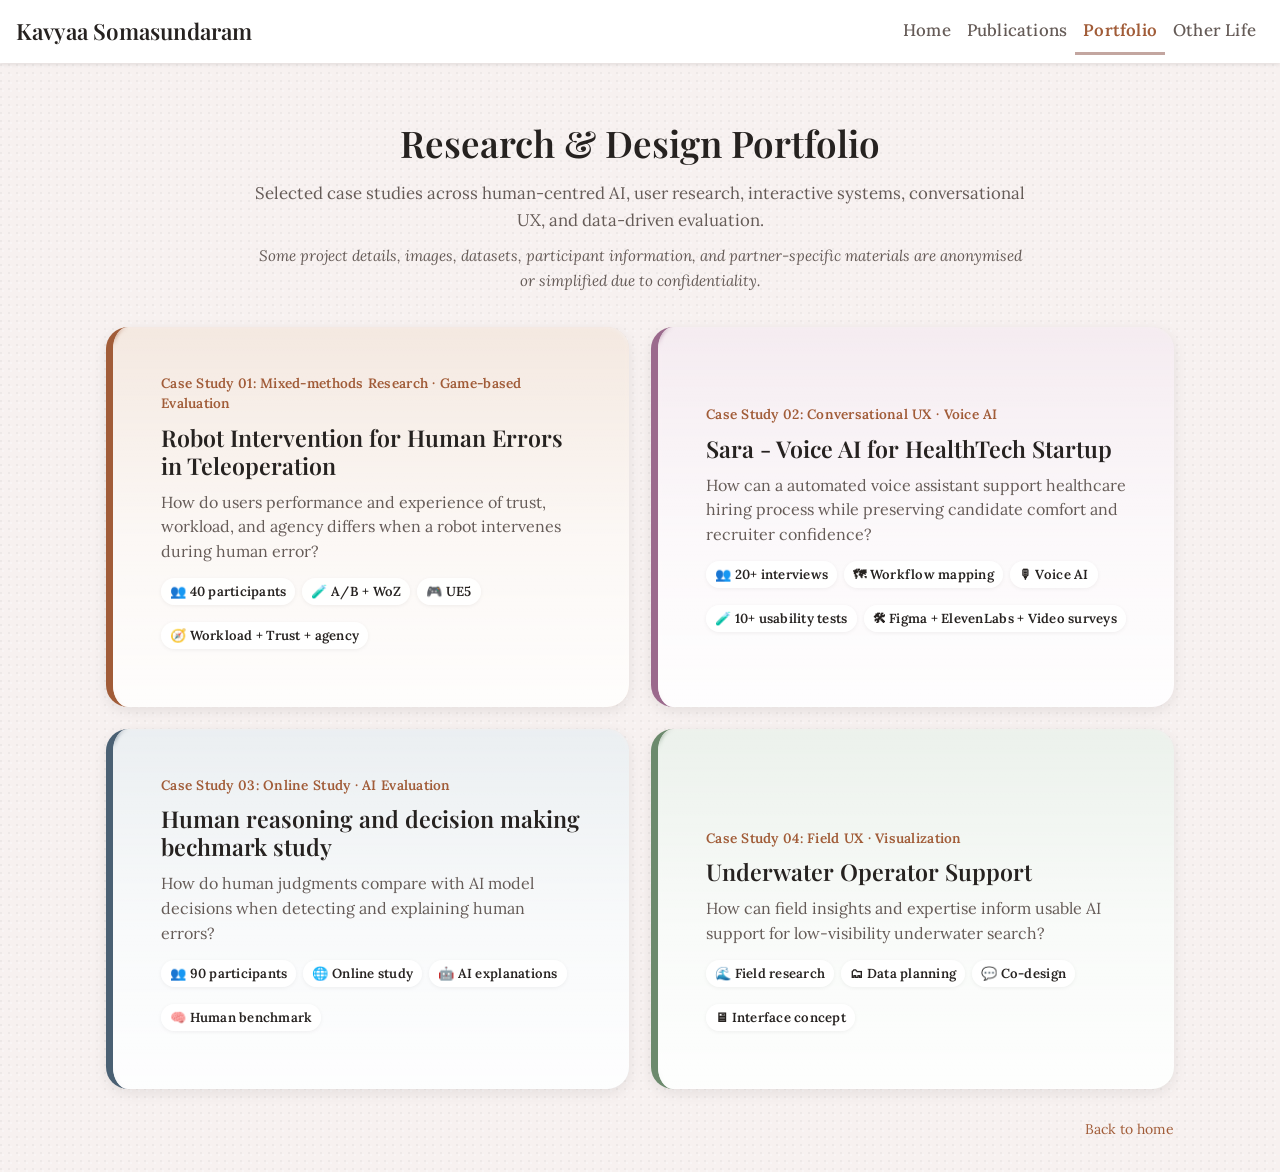
==== commit 94b1217b: "correct portfolio link for saight" ====
--- a/portfolio.html
+++ b/portfolio.html
@@ -94,7 +94,9 @@
             <span class="portfolio-chip">👥 20+ interviews</span>
             <span class="portfolio-chip">🗺 Workflow mapping</span>
             <span class="portfolio-chip">🎙 Voice AI</span>
-            <span class="portfolio-chip">🧪 10+ tests</span>
+            <span class="portfolio-chip">🧪 10+ usability tests</span>
+            <span class="portfolio-chip">🛠 Figma + ElevenLabs + Video surveys</span>
+            <span></span>
           </div>
         </div>
       </div>
@@ -469,13 +471,6 @@
                 <img src="images/portfolio/saight_flow.png" alt="Sonar and camera visualization concept">
               </div>
 
-              <div class="carousel-item">
-                <video controls preload="metadata">
-                    <source src="images/portfolio/Saight v2.mp4" type="video/mp4">
-                    Your browser does not support the video tag.
-                  </video>
-              </div>
-
             </div>
 
             <a class="carousel-control-prev" href="#saightCarousel" role="button" data-slide="prev" aria-label="Previous media">
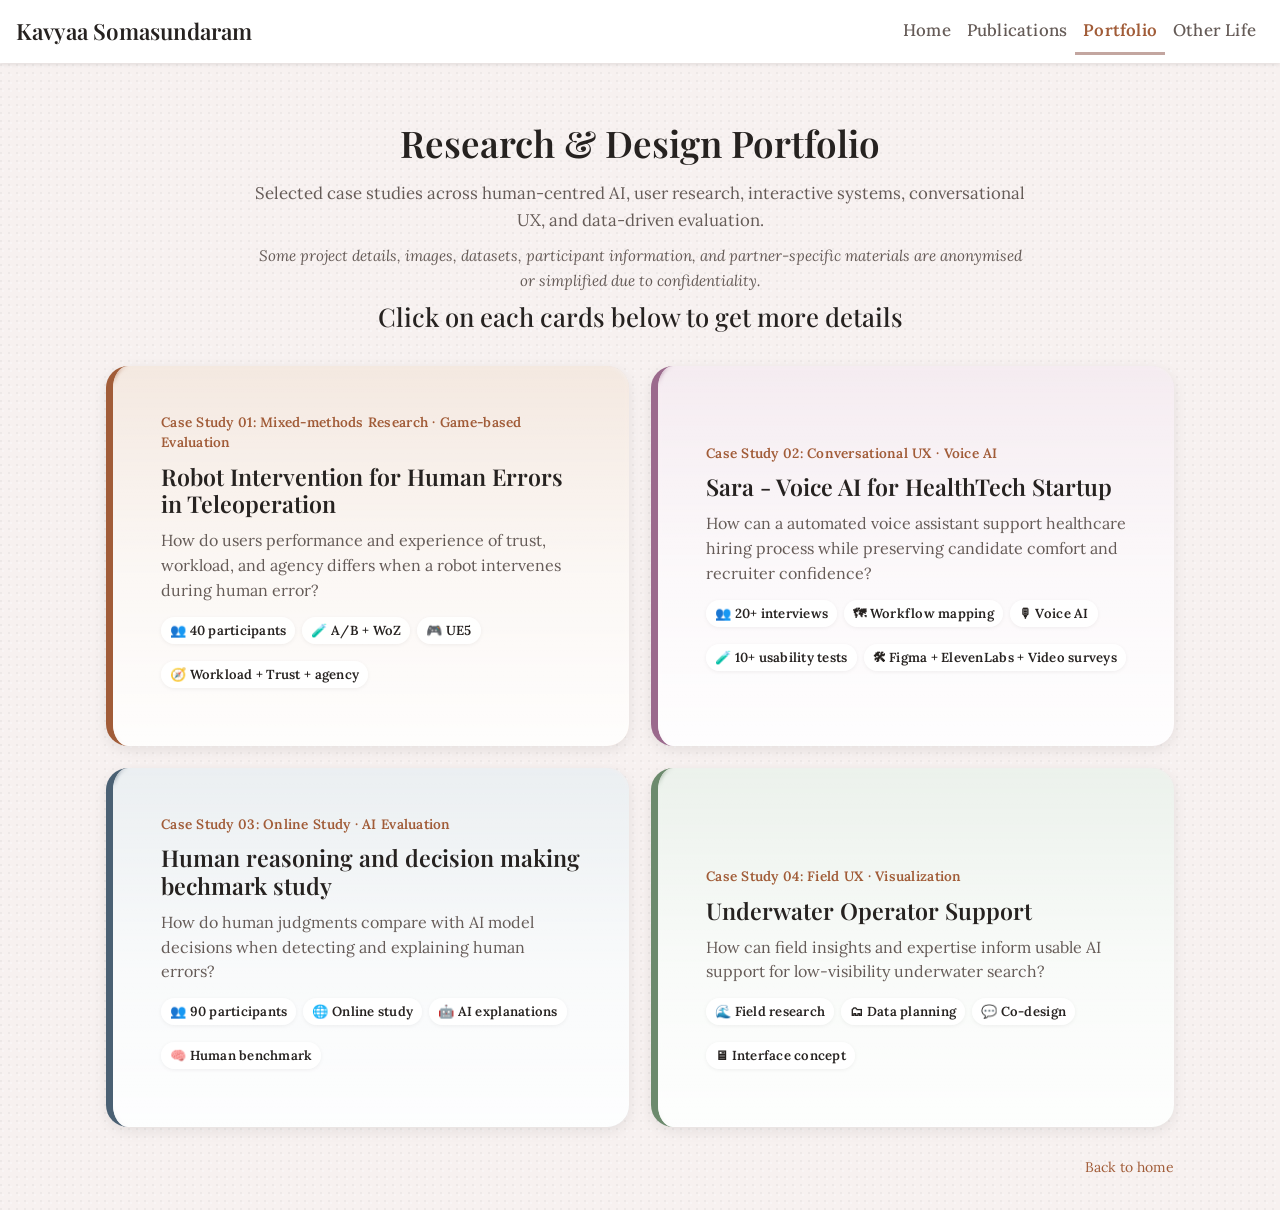
==== commit 0db36643: "added line to portfolio" ====
--- a/portfolio.html
+++ b/portfolio.html
@@ -56,6 +56,7 @@
         Some project details, images, datasets, participant information, and partner-specific materials
         are anonymised or simplified due to confidentiality.
       </p>
+      <h2>Click on each cards below to get more details</h2>
     </div>
 
     <!-- Portfolio cards -->
